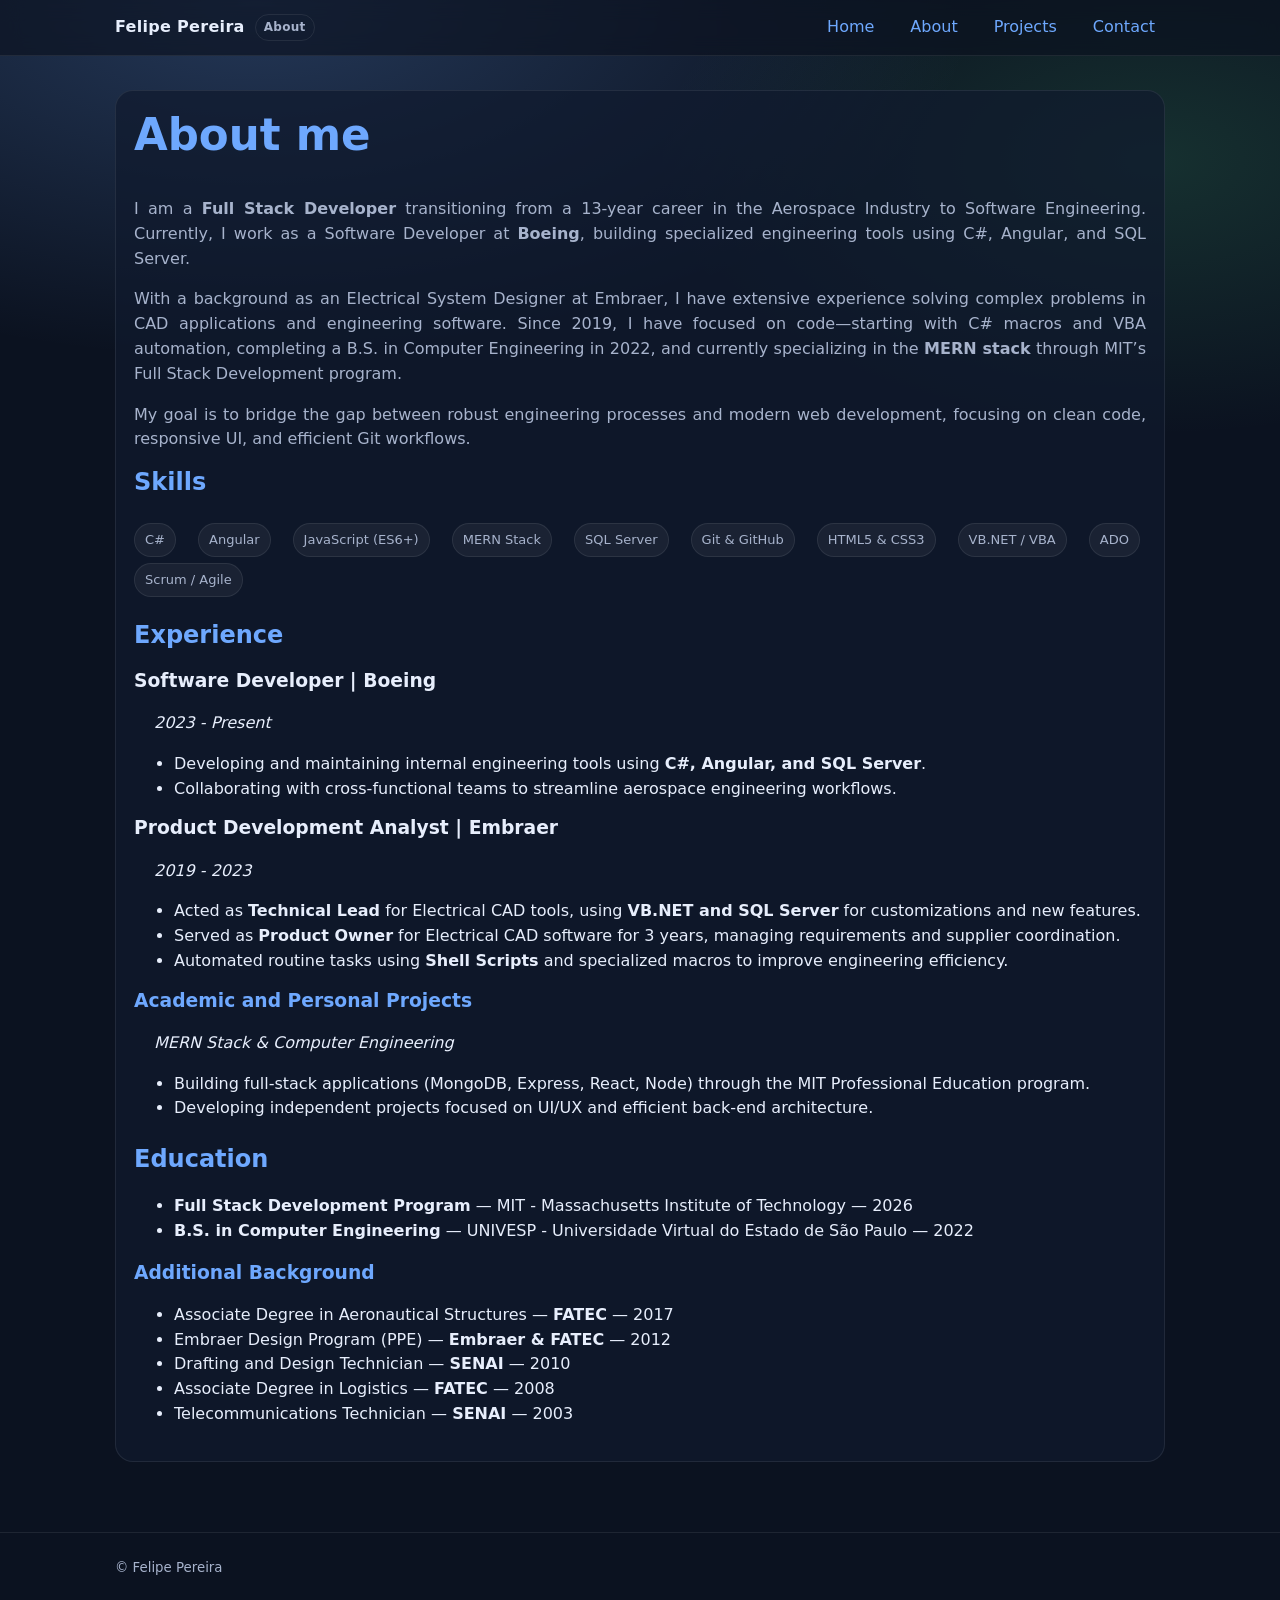
==== about.html @ 9089e21a "Add link for the Calculator project" ====
<!doctype html>
<html lang="en">
  <head>
    <meta charset="utf-8" />
    <meta name="viewport" content="width=device-width,initial-scale=1" />
    <title>About | Felipe Pereira</title>
    <meta
      name="description"
      content="About Felipe Pereira: background, skills, education, and experience."
    />
    <link rel="stylesheet" href="assets/css/style.css" />
  </head>
  <body>
    <header>
      <div class="container nav">
        <div class="brand">
          <span>Felipe Pereira</span>
          <span class="badge">About</span>
        </div>
        <nav aria-label="Primary">
          <ul>
            <li><a href="index.html" data-page="index.html">Home</a></li>
            <li><a href="about.html" data-page="about.html">About</a></li>
            <li>
              <a href="projects.html" data-page="projects.html">Projects</a>
            </li>
            <li><a href="contact.html" data-page="contact.html">Contact</a></li>
          </ul>
        </nav>
      </div>
    </header>

    <main class="container">
      <section class="card" aria-label="About me">
        <h1 style="color: var(--accent)">About me</h1>
        <p class="subtitle">
          I am a <strong>Full Stack Developer</strong> transitioning from a
          13-year career in the Aerospace Industry to Software Engineering.
          Currently, I work as a Software Developer at <strong>Boeing</strong>,
          building specialized engineering tools using C#, Angular, and SQL
          Server.
        </p>
        <p class="subtitle">
          With a background as an Electrical System Designer at Embraer, I have
          extensive experience solving complex problems in CAD applications and
          engineering software. Since 2019, I have focused on code—starting with
          C# macros and VBA automation, completing a B.S. in Computer
          Engineering in 2022, and currently specializing in the
          <strong>MERN stack</strong> through MIT’s Full Stack Development
          program.
        </p>
        <p class="subtitle">
          My goal is to bridge the gap between robust engineering processes and
          modern web development, focusing on clean code, responsive UI, and
          efficient Git workflows.
        </p>

        <h2 style="color: var(--accent)">Skills</h2>
        <div aria-label="Skill tags" class="skill-container">
          <span class="pill">C#</span>
          <span class="pill">Angular</span>
          <span class="pill">JavaScript (ES6+)</span>
          <span class="pill">MERN Stack</span>
          <span class="pill">SQL Server</span>
          <span class="pill">Git & GitHub</span>
          <span class="pill">HTML5 & CSS3</span>
          <span class="pill">VB.NET / VBA</span>
          <span class="pill">ADO</span>
          <span class="pill">Scrum / Agile</span>
        </div>

        <h2 style="margin-top: 24px; color: var(--accent)">Experience</h2>
        <div class="experience-item">
          <h3>Software Developer | Boeing</h3>
          <div class="experience-space">
            <p><em>2023 - Present</em></p>
          </div>
          <ul>
            <li>
              Developing and maintaining internal engineering tools using
              <strong>C#, Angular, and SQL Server</strong>.
            </li>
            <li>
              Collaborating with cross-functional teams to streamline aerospace
              engineering workflows.
            </li>
          </ul>
        </div>

        <div class="experience-item">
          <h3>Product Development Analyst | Embraer</h3>
          <div class="experience-space">
            <p><em>2019 - 2023</em></p>
          </div>
          <ul>
            <li>
              Acted as <strong>Technical Lead</strong> for Electrical CAD tools,
              using <strong>VB.NET and SQL Server</strong> for customizations
              and new features.
            </li>
            <li>
              Served as <strong>Product Owner</strong> for Electrical CAD
              software for 3 years, managing requirements and supplier
              coordination.
            </li>
            <li>
              Automated routine tasks using <strong>Shell Scripts</strong> and
              specialized macros to improve engineering efficiency.
            </li>
          </ul>
        </div>

        <div class="experience-item">
          <h3 style="color: var(--accent)">Academic and Personal Projects</h3>
          <div class="experience-space">
            <p><em>MERN Stack & Computer Engineering</em></p>
          </div>
          <ul>
            <li>
              Building full-stack applications (MongoDB, Express, React, Node)
              through the MIT Professional Education program.
            </li>
            <li>
              Developing independent projects focused on UI/UX and efficient
              back-end architecture.
            </li>
          </ul>
        </div>

        <h2 style="margin-top: 24px; color: var(--accent)">Education</h2>
        <ul>
          <li>
            <strong>Full Stack Development Program</strong> — MIT -
            Massachusetts Institute of Technology — 2026
          </li>
          <li>
            <strong>B.S. in Computer Engineering</strong> — UNIVESP -
            Universidade Virtual do Estado de São Paulo — 2022
          </li>
        </ul>

        <h3 style="margin-top: 18px; color: var(--accent)">Additional Background</h3>
        <ul>
          <li>
            Associate Degree in Aeronautical Structures —
            <strong>FATEC</strong> — 2017
          </li>
          <li>
            Embraer Design Program (PPE) — <strong>Embraer & FATEC</strong> —
            2012
          </li>
          <li>
            Drafting and Design Technician — <strong>SENAI</strong> — 2010
          </li>
          <li>Associate Degree in Logistics — <strong>FATEC</strong> — 2008</li>
          <li>Telecommunications Technician — <strong>SENAI</strong> — 2003</li>
        </ul>
      </section>
    </main>

    <footer>
      <div class="container">
        <small>© <span id="year"></span> Felipe Pereira</small>
      </div>
    </footer>

    <script src="assets/js/main.js"></script>
  </body>
</html>
---- assets/css/style.css ----
:root{
  --bg: #0b1220;
  --card: #111a2e;
  --text: #e7eefc;
  --muted: #a7b3cc;
  --accent: #6ea8fe;
  --border: rgba(255,255,255,.08);
}

*{ box-sizing: border-box; }
html, body{ margin: 0; padding: 0; }
body{
  font-family: system-ui, -apple-system, Segoe UI, Roboto, Arial, sans-serif;
  background: radial-gradient(1200px 600px at 20% 0%, rgba(110,168,254,.25), transparent 60%),
              radial-gradient(900px 500px at 90% 10%, rgba(72,187,120,.18), transparent 55%),
              var(--bg);
  color: var(--text);
  line-height: 1.55;
}

a{ color: var(--accent); text-decoration: none; }
a:hover{ text-decoration: underline; }

.container{
  width: min(1050px, 92vw);
  margin: 0 auto;
}

header{
  position: sticky;
  top: 0;
  z-index: 50;
  backdrop-filter: blur(10px);
  background: rgba(11,18,32,.65);
  border-bottom: 1px solid var(--border);
}

.nav{
  display: flex;
  align-items: center;
  justify-content: space-between;
  padding: 14px 0;
}

.brand{
  display: flex;
  gap: 10px;
  align-items: center;
  font-weight: 700;
  letter-spacing: .3px;
}

.badge{
  font-size: 12px;
  color: var(--muted);
  border: 1px solid var(--border);
  padding: 3px 8px;
  border-radius: 999px;
}

.nav ul{
  list-style: none;
  margin: 0;
  padding: 0;
  display: flex;
  gap: 16px;
  flex-wrap: wrap;
}
.nav a{
  padding: 8px 10px;
  border-radius: 10px;
}
.nav a.active, .nav a:hover{
  background: rgba(255,255,255,.06);
  text-decoration: none;
}

main{
  padding: 34px 0 70px;
}

.hero{
  display: grid;
  grid-template-columns: 1.25fr .75fr;
  gap: 22px;
  align-items: start;
}
@media (max-width: 860px){
  .hero{ grid-template-columns: 1fr; }
}

.card{
  background: rgba(17,26,46,.7);
  border: 1px solid var(--border);
  border-radius: 18px;
  padding: 18px;
  text-align: justify; 
}

.links {
  display: flex;
  flex-direction: column;
  text-align: center;
  justify-content: flex-start; 
  padding-top: 50px;       
  
  background: rgba(17,26,46,.7);
  border: 1px solid var(--border);
  border-radius: 18px;
}


h1,h2,h3{ margin-top: 0; line-height: 1.2; }
h1{ font-size: clamp(28px, 3.4vw, 44px); }
.subtitle{ color: var(--muted); margin-top: 8px; }

.grid{
  display: grid;
  grid-template-columns: repeat(3, 1fr);
  gap: 14px;
}
@media (max-width: 900px){
  .grid{ grid-template-columns: repeat(2, 1fr); }
}
@media (max-width: 580px){
  .grid{ grid-template-columns: 1fr; }
}

.pill{
  display: inline-block;
  border: 1px solid var(--border);
  background: rgba(255,255,255,.05);
  padding: 6px 10px;
  border-radius: 999px;
  font-size: 13px;
  color: var(--muted);
  margin: 6px 6px 0 0;
}

.project{
  display: flex;
  flex-direction: column;
  gap: 10px;
}
.project .meta{ color: var(--muted); font-size: 14px; }

.btnrow{
  display: flex;
  gap: 10px;
  flex-wrap: wrap;
}
.btn{
  display: inline-block;
  padding: 9px 12px;
  border-radius: 12px;
  border: 1px solid var(--border);
  background: rgba(255,255,255,.06);
  color: var(--text);
}
.btn:hover{
  background: rgba(255,255,255,.10);
  text-decoration: none;
}

footer{
  border-top: 1px solid var(--border);
  color: var(--muted);
  padding: 22px 0;
}

form{
  display: grid;
  gap: 10px;
}
input, textarea{
  width: 100%;
  padding: 10px 12px;
  border-radius: 12px;
  border: 1px solid var(--border);
  background: rgba(255,255,255,.04);
  color: var(--text);
}
textarea{ min-height: 140px; resize: vertical; }
small.help{ color: var(--muted); }

.profile-img {
  width: 500px;       /* Ajuste o tamanho conforme preferir */
  height: 500px;
  border-radius: 25%; /* Deixa a imagem redonda */
  object-fit: cover;  /* Garante que a foto não fique esticada */
  margin-bottom: 1rem;
  border: 3px solid var(--accent); /* Opcional: borda com a cor do seu destaque */
}

.profile-card{
   display: flex;
   flex-direction: column; 
   align-items: center; 
   text-align: center; 
}

.experience-space {
  margin-left: 20px; /* Escolha a distância exata em pixels */
  font-style: italic;
}
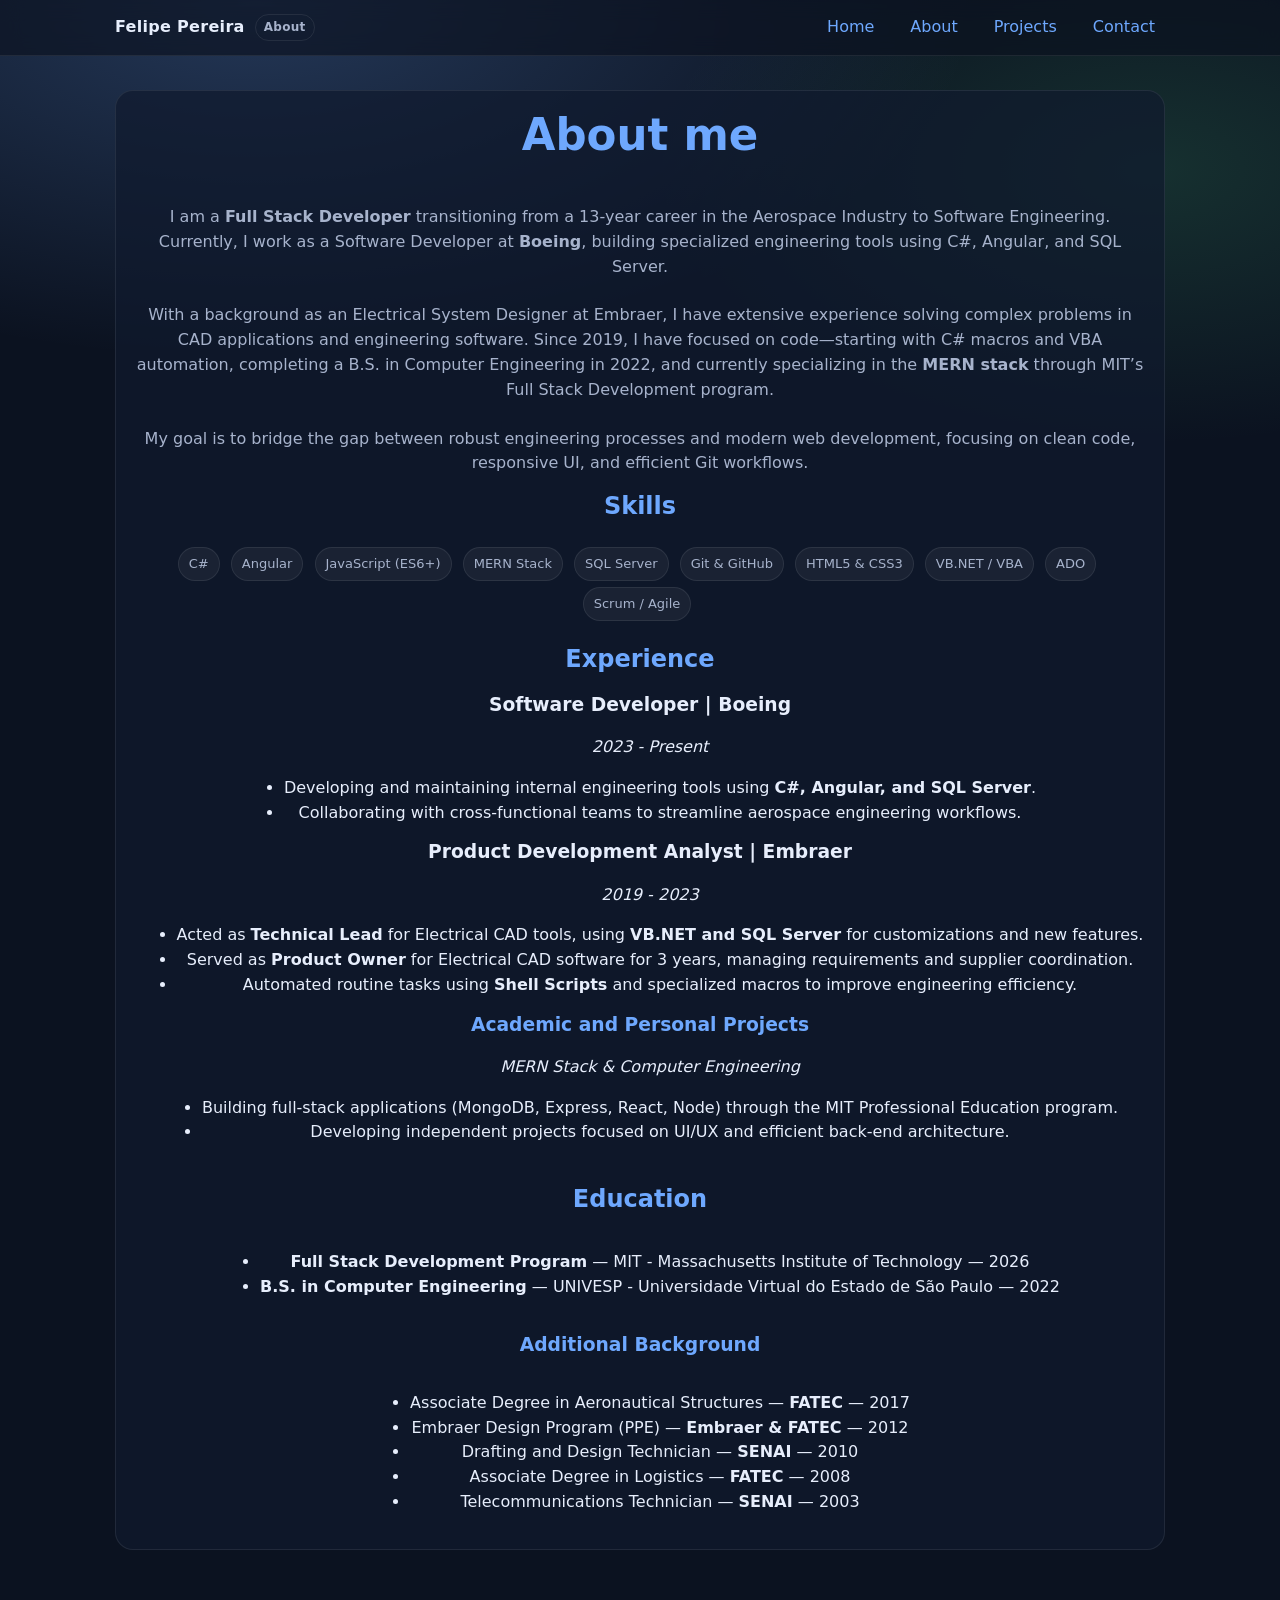
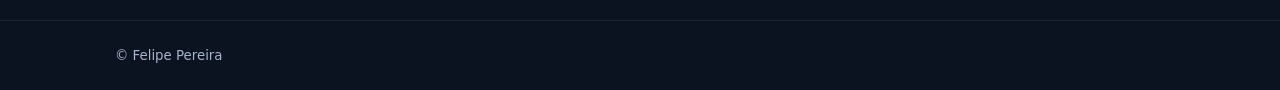
==== commit 9c27d5d1: "Add project image" ====
--- a/about.html
+++ b/about.html
@@ -139,7 +139,9 @@
           </li>
         </ul>
 
-        <h3 style="margin-top: 18px; color: var(--accent)">Additional Background</h3>
+        <h3 style="margin-top: 18px; color: var(--accent)">
+          Additional Background
+        </h3>
         <ul>
           <li>
             Associate Degree in Aeronautical Structures —
--- a/assets/css/style.css
+++ b/assets/css/style.css
@@ -94,7 +94,20 @@
   border: 1px solid var(--border);
   border-radius: 18px;
   padding: 18px;
-  text-align: justify; 
+  align-items: center;
+  display: flex;
+  flex-direction: column;
+  text-align: center; 
+}
+
+.project-img {
+  height: 180px;
+  width: auto;
+  max-width: 100%;         
+  object-fit: contain;   
+  border-radius: 12px; 
+  margin-bottom: 15px;  
+  border: 1px solid rgba(255, 255, 255, 0.1); 
 }
 
 .links {
@@ -184,12 +197,12 @@
 small.help{ color: var(--muted); }
 
 .profile-img {
-  width: 500px;       /* Ajuste o tamanho conforme preferir */
+  width: 500px;       
   height: 500px;
-  border-radius: 25%; /* Deixa a imagem redonda */
-  object-fit: cover;  /* Garante que a foto não fique esticada */
+  border-radius: 25%; 
+  object-fit: cover;  
   margin-bottom: 1rem;
-  border: 3px solid var(--accent); /* Opcional: borda com a cor do seu destaque */
+  border: 3px solid var(--accent); 
 }
 
 .profile-card{
@@ -200,6 +213,6 @@
 }
 
 .experience-space {
-  margin-left: 20px; /* Escolha a distância exata em pixels */
+  margin-left: 20px; 
   font-style: italic;
 }
